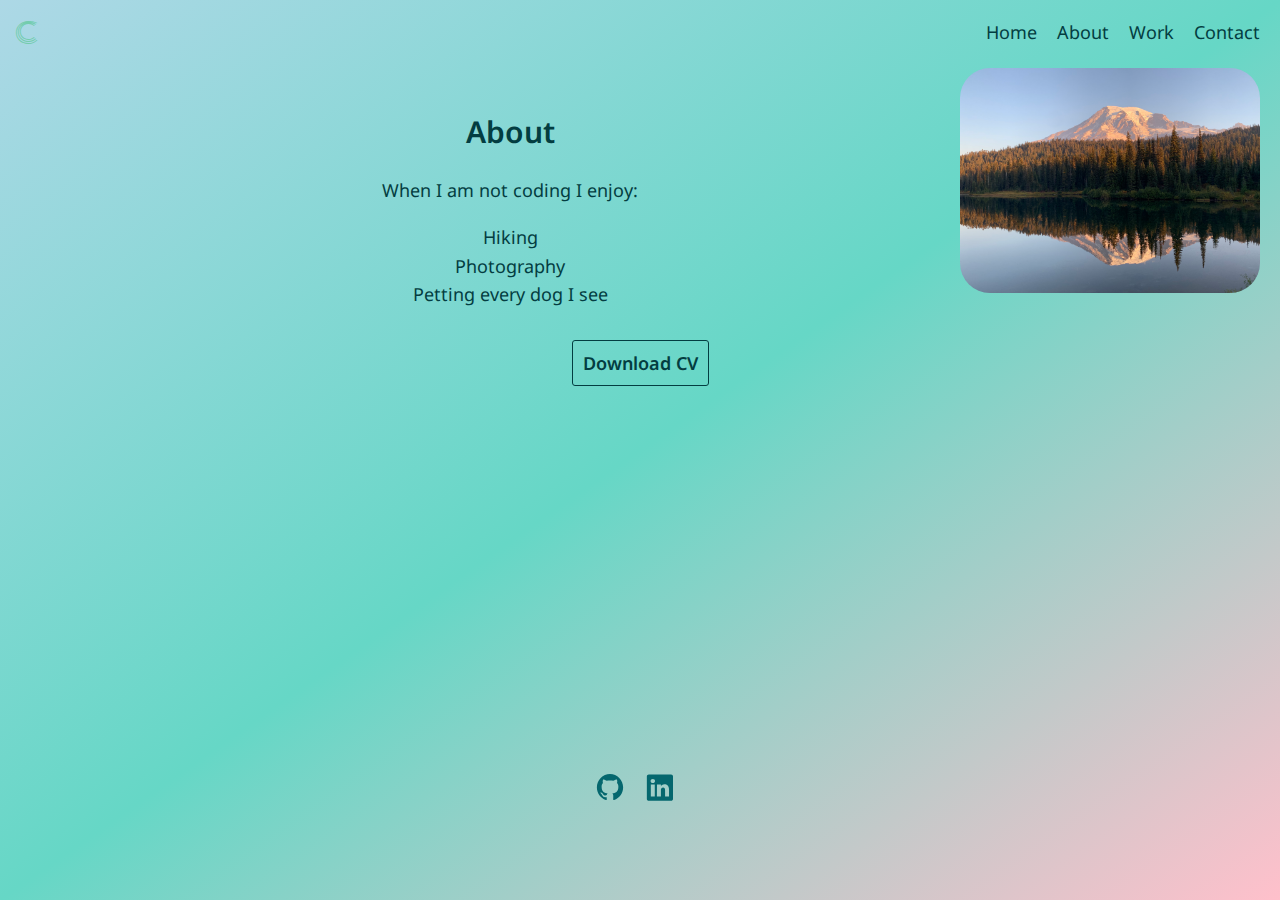
==== about.html @ 8717274a "updated style.production.css" ====
<!DOCTYPE html>
<html lang="en">

  <head>
    <meta charset="utf-8">
    <meta name="viewport" content="width=device-width, initial-scale=1">
	  <title>My Portfolio</title>
    <link rel="shortcut icon" href="img/cfavicon.ico" sizes="32x32">
    <link rel="stylesheet" type="text/css" href="css/normalize.css">
    <link href="https://fonts.googleapis.com/css2?family=Barlow:wght@400;700&family=Noto+Sans:wght@400;600&family=Zen+Tokyo+Zoo&display=swap" rel="stylesheet">
    <link rel="stylesheet" type="text/css" href="css/style.production.css">
    <style>
      body {
      background-image: linear-gradient(to bottom right, lightblue, rgb(102, 215, 198), pink);
      }
    </style>
  </head>

	<body>

    <header class="page-header">
      <a href="index.html">
        <p class="c-logo" id="logo-about">C</p>
      </a>
      <nav class="main-navigation page-header__item">
        <ul role="menubar" class="navigation-list">
           <li role="presentation">
              <a href="index.html" role="menuitem" class="navigation-list__item navigation-list__item">Home</a>
           </li>
           <li role="presentation">
              <a href="about.html" role="menuitem" class="navigation-list__item--active">About</a>
           </li>
           <li role="presentation">
            <a href="work.html" role="menuitem" class="navigation-list__item navigation-list__item">Work</a>
         </li>
          <li role="presentation">
              <a href="contact.html" role="menuitem" class="navigation-list__item">Contact</a>
           </li>
        </ul>
     </nav>
    </header>

    <div class="photos">
				<img src="img/rainier-reflection.png" class="rainier" alt="Mount Rainier and Reflection Lakes">
    </div>
      <div class="about">
        <h1>About</h1>
        <p>When I am not coding I enjoy:</p>
        <ul class="enjoy-list">
          <li>Hiking</li>
          <li>Photography</li>
          <li>Petting every dog I see</li>
        </ul>
      </div>
<!-- add CV file here -->
      <div class="cv">
        <a href="file/cv.pdf" class="button" download>Download CV</a>
      </div>

    <!-- <table class="skills-table">
      <thead>
        <tr>
          <th>Skills</th>
          <th>Years of Experience</th>
          <th>Level of Expertise</th>
        </tr>
      </thead>
      <tbody>
        <tr>
          <td>HTML</td>
          <td>1</td>
          <td>Beginner</td>
        </tr>
        <tr>
          <td>CSS</td>
          <td>1</td>
          <td>Beginner</td>
        </tr>
        <tr>
          <td>JavaScript</td>
          <td>1</td>
          <td>Beginner</td>
        </tr>
      </tbody>
  </table> -->

  <footer class="page-footer">
    <p></p>
    <div class="social-media">
      <a href="https://github.com/ctjm7" target="_blank">
        <img src="img/github_icon.svg" alt="Github">
      </a>
      <a href="https://www.linkedin.com/in/christie-loughlin" target="_blank">
        <img src="img/linkedin_icon.svg" alt="LinkedIn">
      </a>
    </div>
  </footer>

   <!-- This is to be checked later
     <script src="js/tota11y.min.js"></script> -->
  </body>

  </html>
---- css/style.production.css ----
/*
* Prefixed by https://autoprefixer.github.io
* PostCSS: v8.4.14,
* Autoprefixer: v10.4.7
* Browsers: last 4 version
*/

a {
  color: #033d41;
  text-decoration: none;
}

body {
  font-family: 'Noto Sans', sans-serif;
  font-weight: 400;
  font-size: 18px;
  line-height: 1.6;
  height: 100vh;
  color: #033d41;
}
body > div, body > section {
  padding: 0 20px
}

h1 {
  font-size: 30px;
  font-weight: 600;
}

#hi-text {
  margin-bottom: 0;
  font-size: 13px;
}

.name {
  font-family: 'Zen Tokyo Zoo', cursive;
  font-size: 50px;
  color: #033d41;
  margin: 0;
}

#last-name {
  margin: 0;
  margin-left: 290px;
}
#engineer-text {
  font-size: 16px;
  margin-top: 0px;
  margin-left: 290px;
}

/* a:visited {
  color: var(--visited-color);

} */

a:hover , a:focus {
  color: #67caa1d4;
}

/* a:active {
  color: var(--active-color);

} */

button {
  /* overwrites browser defaults and resets the border */
  border: 1px solid black;
  border-color: #033d41;
  background-color: none;
  font-family: inherit;
  font-weight: 600;
  color: #033d41;
  text-decoration: none;
  padding: 10px;
  border-radius: 3px;
  transition: 0.2s opacity;
}

.button {
  /* overwrites browser defaults and resets the border */
  border: 1px solid black;
  border-color: #033d41;
  background-color: none;
  font-family: inherit;
  font-weight: 600;
  color: #033d41;
  text-decoration: none;
  padding: 10px;
  border-radius: 3px;
  transition: 0.2s opacity;
}

button:hover, button:focus, .button:hover, .button:focus {
/* lets the mouse appear as a hand when hovering over the button */
  cursor: pointer;
/* reduces the opacity of the button to 80% */
  opacity: 0.8;
}

.navigation-list__item--active {
  text-decoration: none;
}

.profile__portrait {
  float: left;
  width: 220px;
  height: auto;
  margin-right: 40px;
  border-radius: 65px;
}

.profile {
  max-width: 700px;
  margin: 15% auto;
  text-align: start;
}

.profile-text {
  margin-top: 20px;
}

.page-footer {
  clear: both;
  position: absolute;
  bottom: 10%;
  justify-content: center;
  left: 50%;
  margin-left: -45px;
}

.social-media {
  display: flex;
  justify-content: center;
  gap: 20px;
}

* {
  box-sizing: border-box;
}

.page-header {
  display: flex;
  width: 100%;
  padding: 0 20 px;
}
.page-header__item {
  flex: 0 1 200px;
}
.page-header__item:first-child {
  margin-left: 20px;
}
.page-header__item:last-child {
  flex-grow: 1;
  text-align: right;
  margin-right: 20px;
}

.navigation-list {
  list-style-type: none;
}
.navigation-list li {
  display: inline-block;
  margin-left: 15px;
}

.c-logo {
  font-family: 'Zen Tokyo Zoo', cursive;
  text-decoration: none;
  margin: 10px 15px;
  font-size: 30px;
}

.about, .cv {
  text-align: center;
  margin: 40px;
}

.enjoy-list {
  text-align: center;
  list-style-type: none;
  padding-inline-start: 0;
}

.rainier {
  float: right;
  width: 300px;
  height: auto;
  border-radius: 30px;
}

.skills-table {
  margin: 0 auto;
}

.contact-info {
  display: flex;
  flex-direction: column;
}
.contact-form {
  padding: 20px 20px;
  display: flex;
  flex-direction: column;
  width: 40%;
}

.contact-submit {
  color: #033d41;
  border: 1px solid black;
  border-color: #033d41;
  background-color: rgba(0, 0, 0, 0);
  font-family: inherit;
  padding: 8px;
  border-radius: 3px;
}

.contact-submit:hover {
  cursor: pointer;
  color: #67caa1d4;
}

.work {
margin: 3% 1%;
}

.project-img {
  height: 100px;
  width: auto;
  display: inline-block;
}
.project-img:hover {
  opacity: 0.5;
}

.project-github {
  display: inline-block;
  padding: 2em;
}

.project-github:hover {
  opacity: 0.5;
}

/* start grid fallback */
.project-list__item {
  display: inline-block;
  width: 33%;
  border: 1px solid #033d41;
  border-radius: 3px;
 }
 /* end grid fallback */

 .project-list__item h3{
  margin: 0 0;
 }

@supports (display: grid) {
  .project-list {
  display:grid;
  grid-template-columns: 2fr 2fr 1fr;
  grid-gap: 10px;
  margin: 0 10px;
  }
  .project-list__item {
  background-color: undefined;
  width: auto;
  min-height: auto;
  margin: 0;
  padding: 5px;
  }
  .project-list__item:last-child {
  grid-column: 3 / 3;
  grid-row: 1 / 3;
  }
}

@media all and (max-width: 500px) {
  .grid {
    grid-template-columns: 1fr;
  }
  .contact-form {
    width: 100%;
  }
  .profile__portrait {
    float: left;
    width: 150px;
    height: auto;
    margin-right: 40px;
    border-radius: 50%;
  }

  #last-name #engineer-text{
    margin: 0 0;
  }
}
@media all and (min-width: 500px) and (max-width: 750px) {
  .grid {
    grid-template-columns: 1fr 1fr;
  }
  .contact-form {
    width: 75%;
  }
}
@media all and (max-width: 750px) {
  .grid {
    grid-gap: 10px;
  }
  .grid__item:last-child {
    grid-column: auto / auto;
    grid-row: auto / auto;
  }
  h1 {
    font-size: 22px;
  }
}
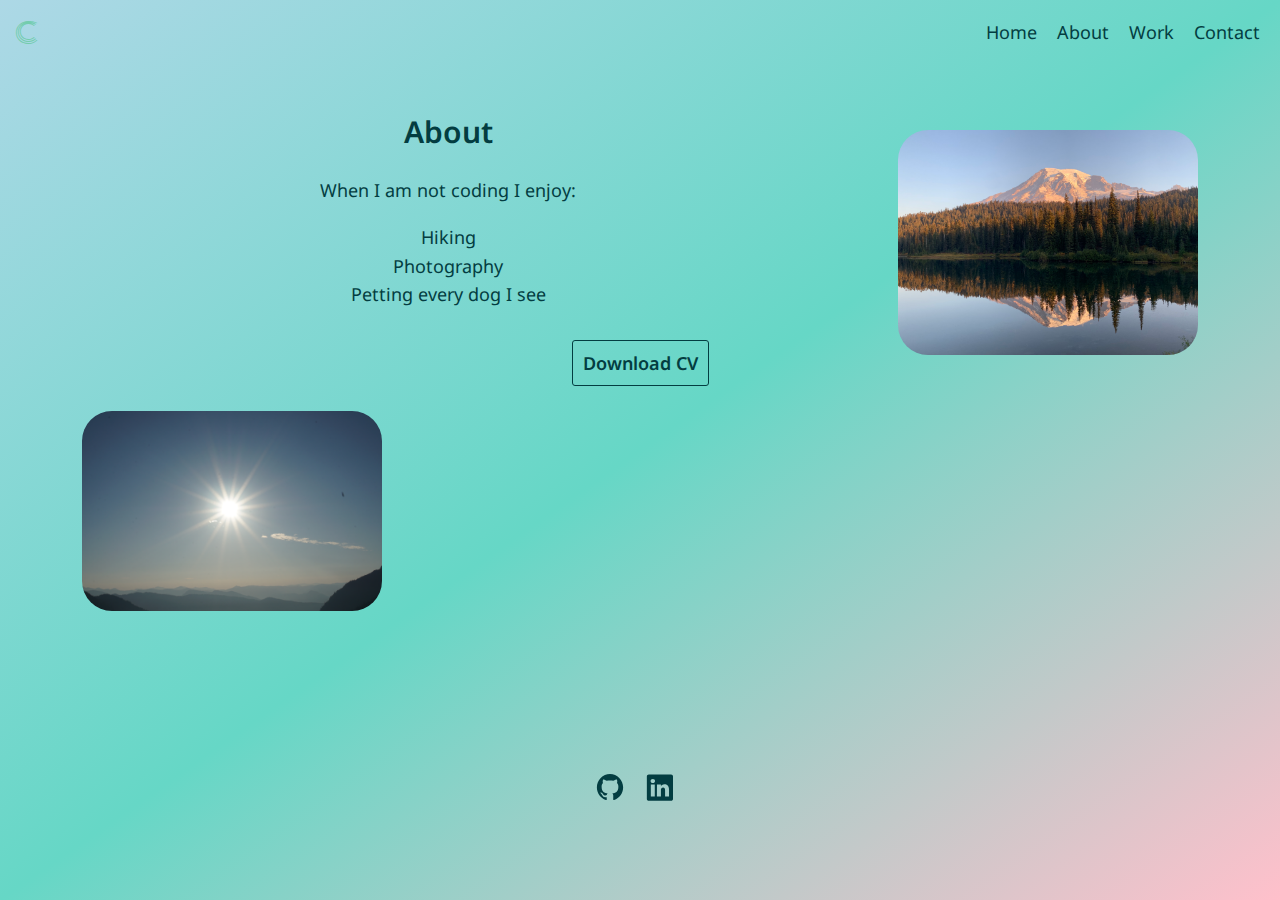
==== commit 2b1812eb: "added case study" ====
--- a/about.html
+++ b/about.html
@@ -8,7 +8,7 @@
     <link rel="shortcut icon" href="img/cfavicon.ico" sizes="32x32">
     <link rel="stylesheet" type="text/css" href="css/normalize.css">
     <link href="https://fonts.googleapis.com/css2?family=Barlow:wght@400;700&family=Noto+Sans:wght@400;600&family=Zen+Tokyo+Zoo&display=swap" rel="stylesheet">
-    <link rel="stylesheet" type="text/css" href="css/style.production.css">
+    <link rel="stylesheet" type="text/css" href="css/styles.css">
     <style>
       body {
       background-image: linear-gradient(to bottom right, lightblue, rgb(102, 215, 198), pink);
@@ -43,19 +43,23 @@
     <div class="photos">
 				<img src="img/rainier-reflection.png" class="rainier" alt="Mount Rainier and Reflection Lakes">
     </div>
-      <div class="about">
-        <h1>About</h1>
+    <div class="about">
+      <h1>About</h1>
         <p>When I am not coding I enjoy:</p>
         <ul class="enjoy-list">
           <li>Hiking</li>
           <li>Photography</li>
           <li>Petting every dog I see</li>
         </ul>
-      </div>
-<!-- add CV file here -->
-      <div class="cv">
-        <a href="file/cv.pdf" class="button" download>Download CV</a>
-      </div>
+    </div>
+    <div class="photos">
+				<img src="img/sun.jpeg" class="sun" alt="Sun visible over mountain range">
+    </div>
+
+    <!-- add CV file here -->
+    <div class="cv">
+      <a href="file/cv.pdf" class="button" download>Download CV</a>
+    </div>
 
     <!-- <table class="skills-table">
       <thead>
--- a/css/styles.css
+++ b/css/styles.css
@@ -0,0 +1,375 @@
+:root {
+  --active-color: #489c79;
+  --primary-color: #033d41;
+  --visited-color: #357b70;
+  --font-body-size: 18px;
+  --font-h1-size: 30px;
+  --font-bold: 600;
+  --font-reg: 400;
+}
+
+a {
+  color: var(--primary-color);
+  text-decoration: none;
+}
+
+body {
+  font-family: 'Noto Sans', sans-serif;
+  font-weight: var(--font-reg);
+  font-size: var(--font-body-size);
+  line-height: 1.6;
+  height: 100vh;
+  color: var(--primary-color);
+}
+body > div, body > section {
+  padding: 0 20px
+}
+
+h1 {
+  font-size: var(--font-h1-size);
+  font-weight: var(--font-bold);
+}
+
+#hi-text {
+  margin-bottom: 0;
+  font-size: 13px;
+}
+
+.name {
+  font-family: 'Zen Tokyo Zoo', cursive;
+  font-size: 50px;
+  color: var(--primary-color);
+  margin: 0;
+}
+
+#last-name {
+  margin: 0;
+  margin-left: 290px;
+}
+#engineer-text {
+  font-size: 16px;
+  margin-top: 0px;
+  margin-left: 290px;
+}
+
+/* a:visited {
+  color: var(--visited-color);
+
+} */
+
+a:hover , a:focus {
+  color: #67caa1d4;
+}
+
+/* a:active {
+  color: var(--active-color);
+
+} */
+
+button, .button {
+  /* overwrites browser defaults and resets the border */
+  border: 1px solid black;
+  border-color: var(--primary-color);
+  background-color: none;
+  font-family: inherit;
+  font-weight: var(--font-bold);
+  color: var(--primary-color);
+  text-decoration: none;
+  padding: 10px;
+  border-radius: 3px;
+  transition: 0.2s opacity;
+}
+
+button:hover, button:focus, .button:hover, .button:focus {
+/* lets the mouse appear as a hand when hovering over the button */
+  cursor: pointer;
+/* reduces the opacity of the button to 80% */
+  opacity: 0.8;
+}
+
+.navigation-list__item--active {
+  text-decoration: none;
+}
+
+.profile__portrait {
+  float: left;
+  width: 220px;
+  height: auto;
+  margin-right: 40px;
+  border-radius: 65px;
+}
+
+.profile {
+  max-width: 700px;
+  margin: 15% auto;
+  text-align: start;
+}
+
+.profile-text {
+  margin-top: 20px;
+}
+
+.page-footer {
+  clear: both;
+  position: absolute;
+  bottom: 10%;
+  justify-content: center;
+  left: 50%;
+  margin-left: -45px;
+}
+
+.social-media {
+  display: flex;
+  justify-content: center;
+  gap: 20px;
+}
+
+* {
+  box-sizing: border-box;
+}
+
+.page-header {
+  display: flex;
+  width: 100%;
+  padding: 0 20 px;
+}
+.page-header__item {
+  flex: 0 1 200px;
+}
+.page-header__item:first-child {
+  margin-left: 20px;
+}
+.page-header__item:last-child {
+  flex-grow: 1;
+  text-align: right;
+  margin-right: 20px;
+}
+
+.navigation-list {
+  list-style-type: none;
+}
+.navigation-list li {
+  display: inline-block;
+  margin-left: 15px;
+}
+
+.c-logo {
+  font-family: 'Zen Tokyo Zoo', cursive;
+  text-decoration: none;
+  margin: 10px 15px;
+  font-size: 30px;
+}
+
+.about, .cv {
+  text-align: center;
+  margin: 40px;
+}
+
+.enjoy-list {
+  text-align: center;
+  list-style-type: none;
+  padding-inline-start: 0;
+}
+
+.rainier {
+  float: right;
+  margin: 5%;
+  width: 300px;
+  height: auto;
+  border-radius: 30px;
+}
+
+.sun {
+  float: left;
+  margin: 5%;
+  width: 300px;
+  height: auto;
+  border-radius: 30px;
+}
+
+.skills-table {
+  margin: 0 auto;
+}
+
+.contact-info {
+  display: flex;
+  flex-direction: column;
+}
+.contact-form {
+  padding: 20px 20px;
+  display: flex;
+  flex-direction: column;
+  width: 40%;
+}
+
+.contact-submit {
+  color: var(--primary-color);
+  border: 1px solid black;
+  border-color: var(--primary-color);
+  background-color: rgba(0, 0, 0, 0);
+  font-family: inherit;
+  padding: 8px;
+  border-radius: 3px;
+}
+
+.contact-submit:hover {
+  cursor: pointer;
+  color: #67caa1d4;
+}
+
+.work {
+margin: 3% 1%;
+}
+
+.project-img {
+  height: 100px;
+  width: auto;
+  display: inline-block;
+}
+.project-img:hover {
+  opacity: 0.5;
+}
+
+.project-github {
+  display: inline-block;
+  padding: 2em;
+}
+
+.project-github:hover {
+  opacity: 0.5;
+}
+
+/* start grid fallback */
+.project-list__item {
+  display: inline-block;
+  width: 33%;
+  border: 1px solid var(--primary-color);
+  border-radius: 3px;
+ }
+ /* end grid fallback */
+
+ .project-list__item h3{
+  margin: 0 0;
+ }
+
+ .case-study {
+  font-size: 14px;
+ }
+
+ .movie-theater {
+  margin: 60px;
+  width: 500px;
+  height: auto;
+  display: block;
+  margin-right: auto;
+  margin-left: auto;
+}
+ .doc-img {
+  width: 400px;
+  height: auto;
+  margin: 30px;
+ }
+
+.movie-app {
+  /* float: right; */
+  /* display: block; */
+  width: 400px;
+  height: auto;
+  margin: 20px;
+  padding: 20px;
+}
+
+ .login-app {
+  width: 400px;
+  height: auto;
+  margin: 20px;
+
+ }
+.case-header {
+  text-align: center;
+  padding-top: 30px;
+  font-size: 25px;
+}
+
+.case-content {
+  margin-top: 70px;
+  display:flex;
+  flex-direction: row;
+  margin-left: 30px;
+  flex-wrap: wrap;
+
+}
+
+.case-text {
+  /* background-color: aliceblue; */
+  border-radius: 10px;
+  padding: 5px 15px;
+  width: 400px;
+  margin: 10px;
+
+ }
+
+ .space {
+  width: 400px;
+ }
+
+
+@supports (display: grid) {
+  .project-list {
+  display:grid;
+  grid-template-columns: 2fr 2fr 1fr;
+  grid-gap: 10px;
+  margin: 0 10px;
+  }
+  .project-list__item {
+  background-color: var(--light-gray);
+  width: auto;
+  min-height: auto;
+  margin: 0;
+  padding: 5px;
+  }
+  .project-list__item:last-child {
+  grid-column: 3 / 3;
+  grid-row: 1 / 3;
+  }
+}
+
+@media all and (max-width: 500px) {
+  .grid {
+    grid-template-columns: 1fr;
+  }
+  .contact-form {
+    width: 100%;
+  }
+  .profile__portrait {
+    float: left;
+    width: 150px;
+    height: auto;
+    margin-right: 40px;
+    border-radius: 50%;
+  }
+
+  #last-name #engineer-text{
+    margin: 0 0;
+  }
+}
+@media all and (min-width: 500px) and (max-width: 750px) {
+  .grid {
+    grid-template-columns: 1fr 1fr;
+  }
+  .contact-form {
+    width: 75%;
+  }
+}
+@media all and (max-width: 750px) {
+  .grid {
+    grid-gap: 10px;
+  }
+  .grid__item:last-child {
+    grid-column: auto / auto;
+    grid-row: auto / auto;
+  }
+  h1 {
+    font-size: 22px;
+  }
+}
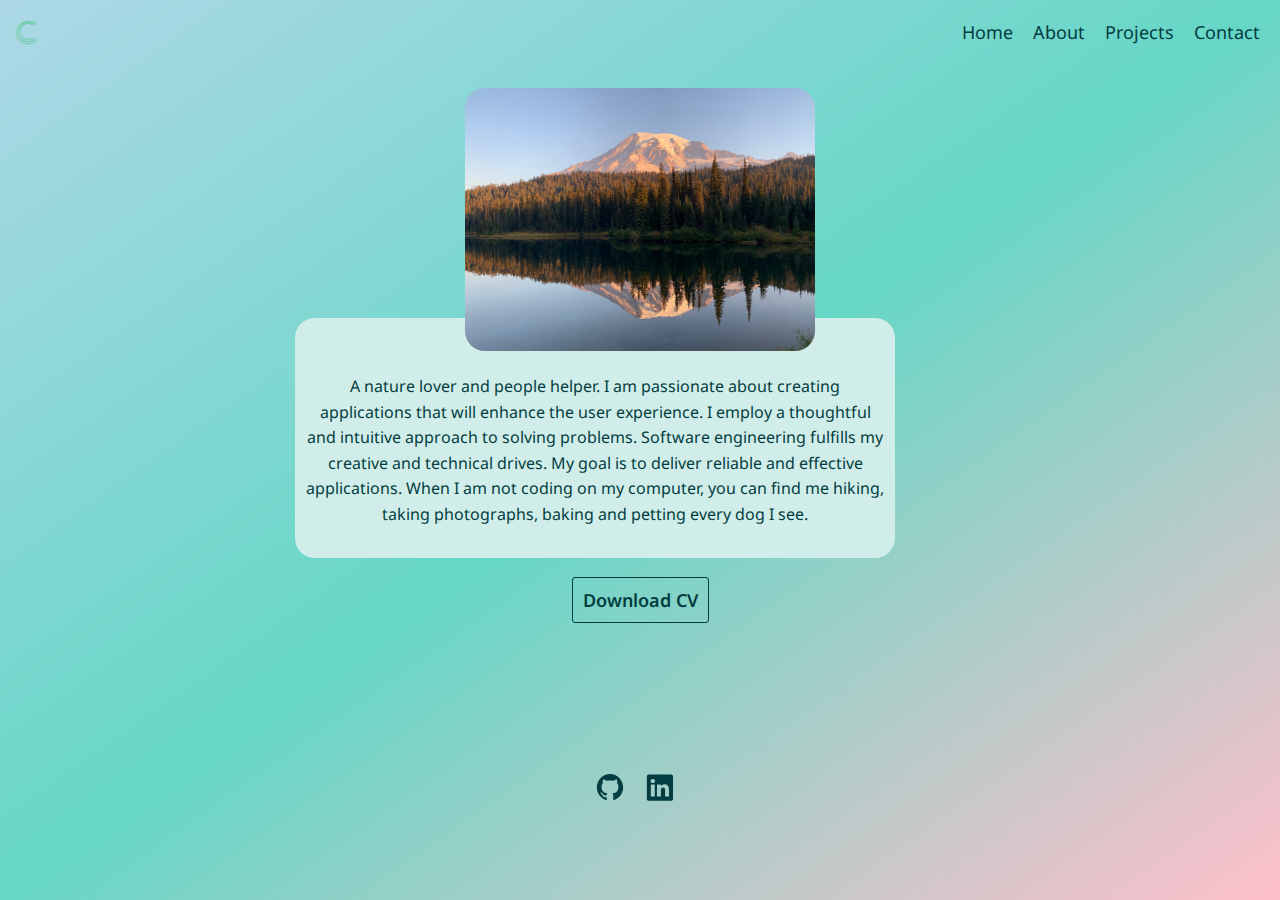
==== commit 1b9d5710: "updated about, contact, and work" ====
--- a/about.html
+++ b/about.html
@@ -9,11 +9,6 @@
     <link rel="stylesheet" type="text/css" href="css/normalize.css">
     <link href="https://fonts.googleapis.com/css2?family=Barlow:wght@400;700&family=Noto+Sans:wght@400;600&family=Zen+Tokyo+Zoo&display=swap" rel="stylesheet">
     <link rel="stylesheet" type="text/css" href="css/styles.css">
-    <style>
-      body {
-      background-image: linear-gradient(to bottom right, lightblue, rgb(102, 215, 198), pink);
-      }
-    </style>
   </head>
 
 	<body>
@@ -31,7 +26,7 @@
               <a href="about.html" role="menuitem" class="navigation-list__item--active">About</a>
            </li>
            <li role="presentation">
-            <a href="work.html" role="menuitem" class="navigation-list__item navigation-list__item">Work</a>
+            <a href="work.html" role="menuitem" class="navigation-list__item navigation-list__item">Projects</a>
          </li>
           <li role="presentation">
               <a href="contact.html" role="menuitem" class="navigation-list__item">Contact</a>
@@ -40,53 +35,21 @@
      </nav>
     </header>
 
-    <div class="photos">
+    <div class="about">
+
+    <div class="about-text">
+      <!-- <h1>About Me</h1> -->
+        <p>A nature lover and people helper. I am passionate about creating applications that will enhance the user experience. I employ a thoughtful and intuitive approach to solving problems. Software engineering fulfills my creative and technical drives. My goal is to deliver reliable and effective applications. When I am not coding on my computer, you can find me hiking, taking photographs, baking and petting every dog I see.</p>
+    </div>
+     <div class="photos">
 				<img src="img/rainier-reflection.png" class="rainier" alt="Mount Rainier and Reflection Lakes">
     </div>
-    <div class="about">
-      <h1>About</h1>
-        <p>When I am not coding I enjoy:</p>
-        <ul class="enjoy-list">
-          <li>Hiking</li>
-          <li>Photography</li>
-          <li>Petting every dog I see</li>
-        </ul>
-    </div>
-    <div class="photos">
-				<img src="img/sun.jpeg" class="sun" alt="Sun visible over mountain range">
     </div>
 
     <!-- add CV file here -->
     <div class="cv">
-      <a href="file/cv.pdf" class="button" download>Download CV</a>
+      <a href="file/resume-dev.pdf" class="button" download>Download CV</a>
     </div>
-
-    <!-- <table class="skills-table">
-      <thead>
-        <tr>
-          <th>Skills</th>
-          <th>Years of Experience</th>
-          <th>Level of Expertise</th>
-        </tr>
-      </thead>
-      <tbody>
-        <tr>
-          <td>HTML</td>
-          <td>1</td>
-          <td>Beginner</td>
-        </tr>
-        <tr>
-          <td>CSS</td>
-          <td>1</td>
-          <td>Beginner</td>
-        </tr>
-        <tr>
-          <td>JavaScript</td>
-          <td>1</td>
-          <td>Beginner</td>
-        </tr>
-      </tbody>
-  </table> -->
 
   <footer class="page-footer">
     <p></p>
--- a/css/styles.css
+++ b/css/styles.css
@@ -2,6 +2,7 @@
   --active-color: #489c79;
   --primary-color: #033d41;
   --visited-color: #357b70;
+  --bg-color: rgb(208, 237, 233);
   --font-body-size: 18px;
   --font-h1-size: 30px;
   --font-bold: 600;
@@ -18,8 +19,9 @@
   font-weight: var(--font-reg);
   font-size: var(--font-body-size);
   line-height: 1.6;
-  height: 100vh;
+  min-height: 100vh;
   color: var(--primary-color);
+  background-image: linear-gradient(to bottom right, lightblue, rgb(102, 215, 198), pink);
 }
 body > div, body > section {
   padding: 0 20px
@@ -160,38 +162,75 @@
   font-size: 30px;
 }
 
-.about, .cv {
-  text-align: center;
-  margin: 40px;
-}
-
-.enjoy-list {
-  text-align: center;
-  list-style-type: none;
-  padding-inline-start: 0;
+.about {
+  text-align: center;
+  font-size: 16px;
+}
+
+.about-text {
+  width: 600px;
+  height: 240px;
+  background-color: var(--bg-color);
+  margin-left: 275px;
+  margin-right: auto;
+  border-radius: 20px;
+  position: absolute;
+  padding-top: 40px;
+  padding-left: 10px;
+  padding-right: 10px;
+  margin-top: 230px;
+}
+
+.cv {
+  text-align: center;
+  padding: 235px;
 }
 
 .rainier {
-  float: right;
-  margin: 5%;
-  width: 300px;
-  height: auto;
-  border-radius: 30px;
-}
-
-.sun {
-  float: left;
-  margin: 5%;
-  width: 300px;
-  height: auto;
-  border-radius: 30px;
-}
-
-.skills-table {
-  margin: 0 auto;
-}
-
-.contact-info {
+  width: 350px;
+  height: auto;
+  border-radius: 20px;
+  position: relative;
+  margin-top: 20px;
+  margin-left: auto;
+  margin-right: auto;
+  display:block;
+}
+
+.contact {
+  background-color: var(--bg-color);
+  width: 500px;
+  height: 300px;
+  margin-right: auto;
+  margin-left: auto;
+  border-radius: 20px;
+  margin-top: 100px;
+  text-align: center;
+  padding: 10px;
+}
+
+@keyframes floatup {
+  from {
+    margin-top: -100%;
+  }
+  to {
+    margin-top: 0%;
+  }
+}
+
+.contact-icon {
+  animation-duration: 3s;
+  animation-name: floatup;
+}
+
+.contact-email:hover{
+  opacity: 50%;
+}
+.contact-linkedin:hover{
+  opacity: 50%;
+}
+
+/* .contact-info {
   display: flex;
   flex-direction: column;
 }
@@ -215,19 +254,31 @@
 .contact-submit:hover {
   cursor: pointer;
   color: #67caa1d4;
-}
+} */
 
 .work {
 margin: 3% 1%;
 }
 
+.work h1 {
+  margin-left: 150px;
+  margin-bottom: 40px;
+}
+
 .project-img {
-  height: 100px;
+  height: 200px;
   width: auto;
-  display: inline-block;
-}
+  display: block;
+  margin-left: auto;
+  margin-right: auto;
+}
+
 .project-img:hover {
   opacity: 0.5;
+}
+
+.chat-img:hover {
+  opacity: 100%;
 }
 
 .project-github {
@@ -245,15 +296,29 @@
   width: 33%;
   border: 1px solid var(--primary-color);
   border-radius: 3px;
- }
+  clear: both;
+  background-color: var(--bg-color);
+ }
+
  /* end grid fallback */
 
- .project-list__item h3{
+.project-list__item h3{
   margin: 0 0;
  }
 
- .case-study {
+ .project-list__item p{
+  font-size: 15px;
+ }
+
+.links {
+  text-align: center;
+ }
+
+ .sub-text {
   font-size: 14px;
+  margin-top: 0;
+  padding-top: 0;
+  text-align: center;
  }
 
  .movie-theater {
@@ -265,24 +330,33 @@
   margin-left: auto;
 }
  .doc-img {
-  width: 400px;
-  height: auto;
-  margin: 30px;
+  width: 550px;
+  height: auto;
+  padding: 20px;
+  display: block;
+  margin-right: auto;
+  margin-left: auto;
+
  }
 
 .movie-app {
   /* float: right; */
   /* display: block; */
-  width: 400px;
-  height: auto;
-  margin: 20px;
+  width: 500px;
+  height: auto;
   padding: 20px;
+  display: block;
+  margin-right: auto;
+  margin-left: auto;
 }
 
  .login-app {
-  width: 400px;
-  height: auto;
-  margin: 20px;
+  width: 500px;
+  height: auto;
+  padding: 20px;
+  display: block;
+  margin-right: auto;
+  margin-left: auto;
 
  }
 .case-header {
@@ -293,10 +367,10 @@
 
 .case-content {
   margin-top: 70px;
-  display:flex;
+  /* display:flex;
   flex-direction: row;
   margin-left: 30px;
-  flex-wrap: wrap;
+  flex-wrap: wrap; */
 
 }
 
@@ -304,43 +378,49 @@
   /* background-color: aliceblue; */
   border-radius: 10px;
   padding: 5px 15px;
-  width: 400px;
-  margin: 10px;
-
- }
-
- .space {
-  width: 400px;
- }
-
+  width: 600px;
+  margin: 0 auto;
+ }
+
+.back-button {
+  background-color: lightblue;
+  text-align: align-right;
+  display: block;
+  margin-right: 20px;
+  margin-left: auto;
+  margin-bottom: 10px;
+}
 
 @supports (display: grid) {
   .project-list {
   display:grid;
-  grid-template-columns: 2fr 2fr 1fr;
+  grid-template-columns: 3fr 3fr;
   grid-gap: 10px;
-  margin: 0 10px;
-  }
+  margin: 0 150px;
+  padding-bottom: 50px;
+  }
+
   .project-list__item {
-  background-color: var(--light-gray);
   width: auto;
   min-height: auto;
   margin: 0;
   padding: 5px;
-  }
-  .project-list__item:last-child {
+  padding: 10px;
+
+  }
+  /* .project-list__item:last-child {
   grid-column: 3 / 3;
   grid-row: 1 / 3;
-  }
+  } */
 }
 
 @media all and (max-width: 500px) {
   .grid {
     grid-template-columns: 1fr;
   }
-  .contact-form {
+  /* .contact-form {
     width: 100%;
-  }
+  } */
   .profile__portrait {
     float: left;
     width: 150px;
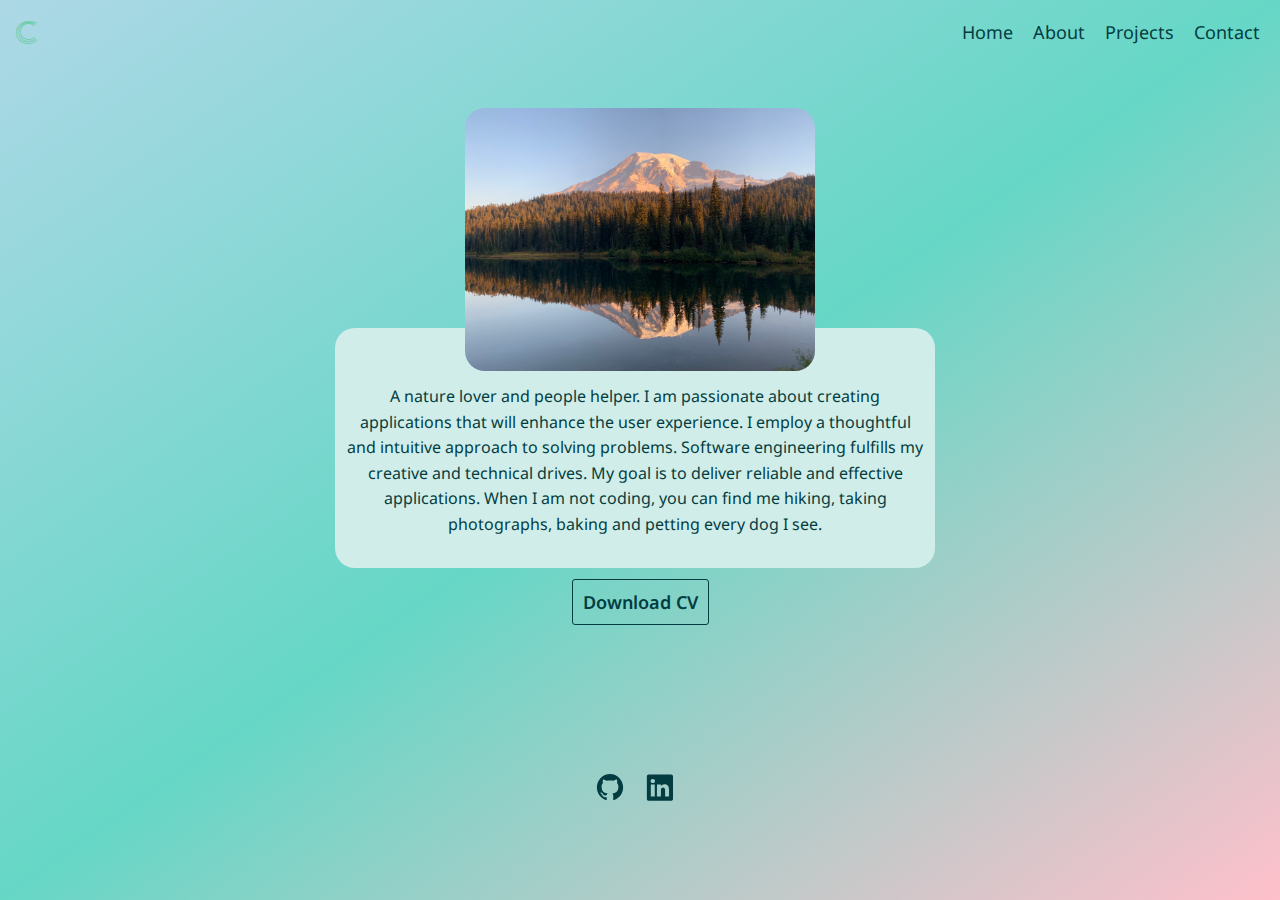
==== commit f42e1676: "updated project description and fixed about styling" ====
--- a/about.html
+++ b/about.html
@@ -36,14 +36,16 @@
     </header>
 
     <div class="about">
+      <div class="about-text">
+        <!-- <h1>About Me</h1> -->
+          <p>
+            A nature lover and people helper. I am passionate about creating applications that will enhance the user experience. I employ a thoughtful and intuitive approach to solving problems. Software engineering fulfills my creative and technical drives. My goal is to deliver reliable and effective applications.
+            When I am not coding, you can find me hiking, taking photographs, baking and petting every dog I see.</p>
+      </div>
 
-    <div class="about-text">
-      <!-- <h1>About Me</h1> -->
-        <p>A nature lover and people helper. I am passionate about creating applications that will enhance the user experience. I employ a thoughtful and intuitive approach to solving problems. Software engineering fulfills my creative and technical drives. My goal is to deliver reliable and effective applications. When I am not coding on my computer, you can find me hiking, taking photographs, baking and petting every dog I see.</p>
-    </div>
-     <div class="photos">
+      <div class="photos">
 				<img src="img/rainier-reflection.png" class="rainier" alt="Mount Rainier and Reflection Lakes">
-    </div>
+      </div>
     </div>
 
     <!-- add CV file here -->
--- a/css/styles.css
+++ b/css/styles.css
@@ -163,38 +163,43 @@
 }
 
 .about {
-  text-align: center;
   font-size: 16px;
+  display: grid;
+  grid-template-columns: 1fr;
+  justify-items: center;
+  grid-template-rows: 3fr;
 }
 
 .about-text {
   width: 600px;
   height: 240px;
   background-color: var(--bg-color);
-  margin-left: 275px;
-  margin-right: auto;
+  text-align: center;
   border-radius: 20px;
-  position: absolute;
   padding-top: 40px;
   padding-left: 10px;
   padding-right: 10px;
-  margin-top: 230px;
+  box-sizing: border-box;
+  margin-left: -10px;
+  align-items: center;
+  grid-row-start: 2;
+  grid-column-start: 1;
+  margin-top: -50px;
 }
 
 .cv {
   text-align: center;
-  padding: 235px;
+  padding: 20px;
 }
 
 .rainier {
   width: 350px;
   height: auto;
   border-radius: 20px;
-  position: relative;
-  margin-top: 20px;
-  margin-left: auto;
-  margin-right: auto;
-  display:block;
+  grid-row-start: 2;
+  grid-column-start: 1;
+  margin-top: 40px;
+
 }
 
 .contact {
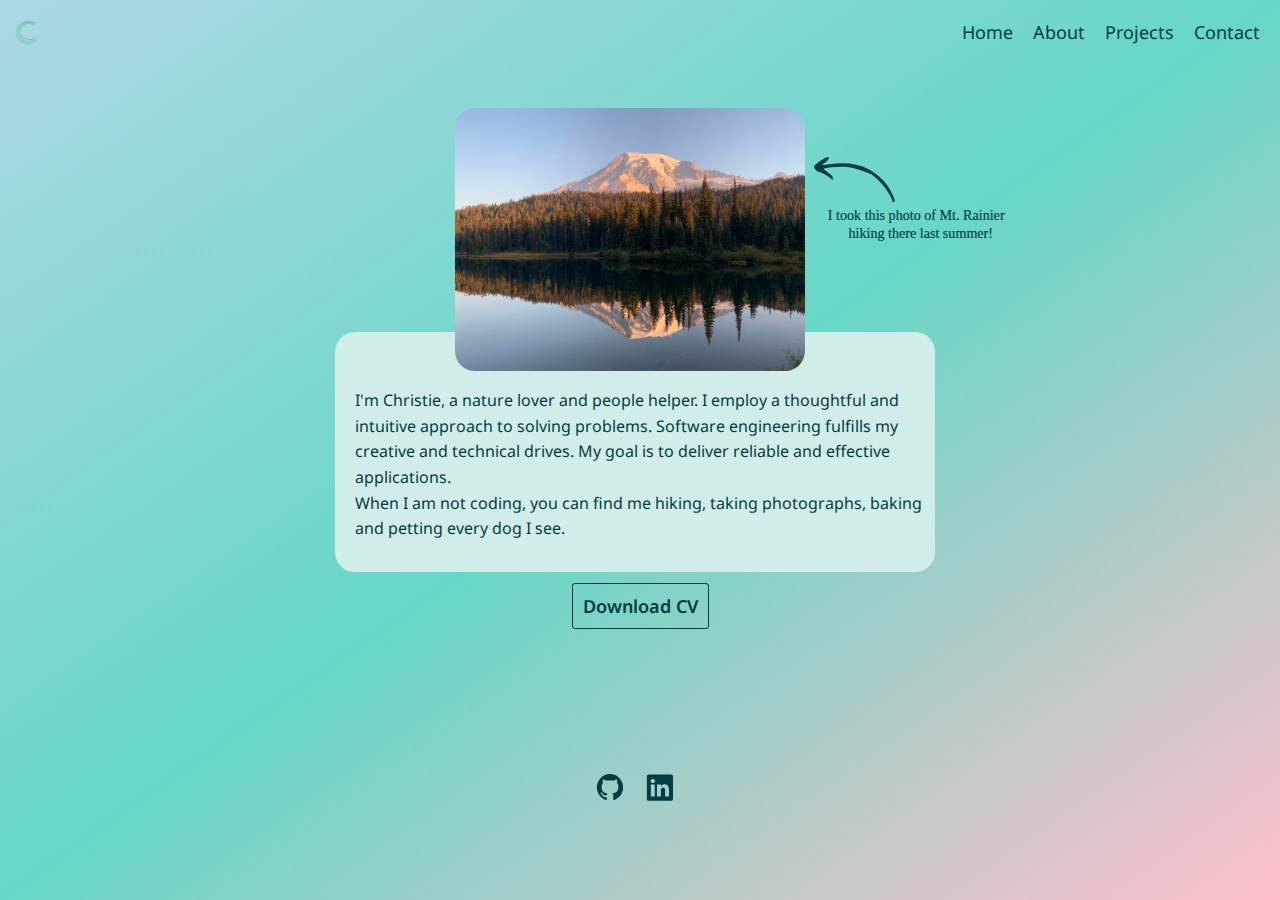
==== commit bfee4113: "updated layout and about page" ====
--- a/about.html
+++ b/about.html
@@ -5,7 +5,7 @@
     <meta charset="utf-8">
     <meta name="viewport" content="width=device-width, initial-scale=1">
 	  <title>My Portfolio</title>
-    <link rel="shortcut icon" href="img/cfavicon.ico" sizes="32x32">
+    <link rel="shortcut icon" href="img/favicon.ico" sizes="32x32">
     <link rel="stylesheet" type="text/css" href="css/normalize.css">
     <link href="https://fonts.googleapis.com/css2?family=Barlow:wght@400;700&family=Noto+Sans:wght@400;600&family=Zen+Tokyo+Zoo&display=swap" rel="stylesheet">
     <link rel="stylesheet" type="text/css" href="css/styles.css">
@@ -39,18 +39,20 @@
       <div class="about-text">
         <!-- <h1>About Me</h1> -->
           <p>
-            A nature lover and people helper. I am passionate about creating applications that will enhance the user experience. I employ a thoughtful and intuitive approach to solving problems. Software engineering fulfills my creative and technical drives. My goal is to deliver reliable and effective applications.
+            I'm Christie, a nature lover and people helper. I employ a thoughtful and intuitive approach to solving problems. Software engineering fulfills my creative and technical drives. My goal is to deliver reliable and effective applications.<br>
             When I am not coding, you can find me hiking, taking photographs, baking and petting every dog I see.</p>
       </div>
 
       <div class="photos">
 				<img src="img/rainier-reflection.png" class="rainier" alt="Mount Rainier and Reflection Lakes">
+
+        <img src="img/arrow-caption.svg" style="width: 300px; height: auto" class="arrow" alt="arrow">
       </div>
     </div>
 
     <!-- add CV file here -->
     <div class="cv">
-      <a href="file/resume-dev.pdf" class="button" download>Download CV</a>
+      <a href="file/loughlin-cv.pdf" class="button" download>Download CV</a>
     </div>
 
   <footer class="page-footer">
--- a/css/styles.css
+++ b/css/styles.css
@@ -174,17 +174,17 @@
   width: 600px;
   height: 240px;
   background-color: var(--bg-color);
-  text-align: center;
+  text-align: left;
   border-radius: 20px;
   padding-top: 40px;
-  padding-left: 10px;
+  padding-left: 20px;
   padding-right: 10px;
   box-sizing: border-box;
   margin-left: -10px;
   align-items: center;
   grid-row-start: 2;
   grid-column-start: 1;
-  margin-top: -50px;
+  margin-top: -160px;
 }
 
 .cv {
@@ -199,7 +199,12 @@
   grid-row-start: 2;
   grid-column-start: 1;
   margin-top: 40px;
-
+  margin-left: 240px;
+}
+
+.arrow {
+ margin-left: -40px;
+ float: right;
 }
 
 .contact {
@@ -235,38 +240,12 @@
   opacity: 50%;
 }
 
-/* .contact-info {
-  display: flex;
-  flex-direction: column;
-}
-.contact-form {
-  padding: 20px 20px;
-  display: flex;
-  flex-direction: column;
-  width: 40%;
-}
-
-.contact-submit {
-  color: var(--primary-color);
-  border: 1px solid black;
-  border-color: var(--primary-color);
-  background-color: rgba(0, 0, 0, 0);
-  font-family: inherit;
-  padding: 8px;
-  border-radius: 3px;
-}
-
-.contact-submit:hover {
-  cursor: pointer;
-  color: #67caa1d4;
-} */
-
 .work {
 margin: 3% 1%;
 }
 
 .work h1 {
-  margin-left: 150px;
+  margin-left: 10%;
   margin-bottom: 40px;
 }
 
@@ -401,7 +380,7 @@
   display:grid;
   grid-template-columns: 3fr 3fr;
   grid-gap: 10px;
-  margin: 0 150px;
+  margin: 0 10%;
   padding-bottom: 50px;
   }
 
@@ -413,19 +392,13 @@
   padding: 10px;
 
   }
-  /* .project-list__item:last-child {
-  grid-column: 3 / 3;
-  grid-row: 1 / 3;
-  } */
 }
 
 @media all and (max-width: 500px) {
   .grid {
     grid-template-columns: 1fr;
   }
-  /* .contact-form {
-    width: 100%;
-  } */
+
   .profile__portrait {
     float: left;
     width: 150px;
@@ -458,3 +431,39 @@
     font-size: 22px;
   }
 }
+
+@media (max-width: 891px) {
+  .arrow {
+    display: none;
+  }
+  .about-text {
+  margin-left: -10px;
+  align-items: center;
+  grid-row-start: 2;
+  grid-column-start: 1;
+  margin-top: -50px;
+  }
+  .rainier {
+    grid-row-start: 2;
+    grid-column-start: 1;
+    margin-top: 40px;
+    margin-left: -25px;;
+  }
+  .project-list {
+    grid-template-columns: 1fr;
+  }
+}
+
+@media all and (max-width: 600px) {
+  .about-text {
+    width: 450px;
+    height: auto;
+  }
+  .social-media {
+  position: relative;
+  justify-content: center;
+  margin-bottom: -30px;
+  margin-left: 0px;
+  float: bottom;
+  }
+}
